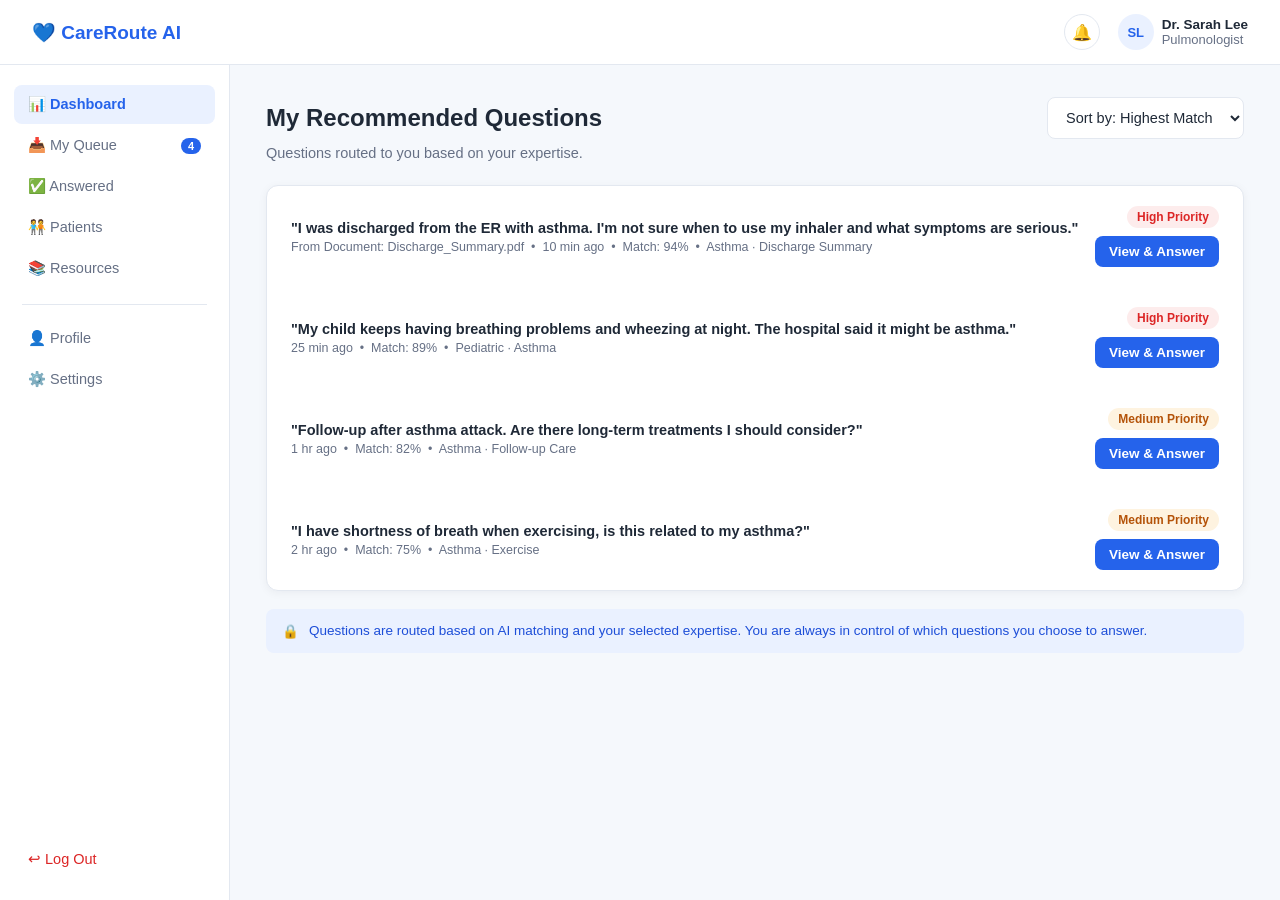
==== Frontend/doctor-dashboard.html @ b42fa7fe "Upload frontend & stuff" ====
<!DOCTYPE html>
<html lang="en">
<head>
<meta charset="UTF-8">
<meta name="viewport" content="width=device-width, initial-scale=1.0">
<title>Doctor Dashboard — CareRoute AI</title>
<link rel="stylesheet" href="styles.css">
</head>
<body>

<header class="topbar">
  <a href="doctor-dashboard.html" class="logo">💙 CareRoute AI</a>
  <div class="topbar-right">
    <div class="icon-btn">🔔</div>
    <div style="display:flex; align-items:center; gap:8px;">
      <div class="avatar">SL</div>
      <div>
        <div style="font-size:13.5px; font-weight:600;">Dr. Sarah Lee</div>
        <div class="small muted">Pulmonologist</div>
      </div>
    </div>
  </div>
</header>

<div class="app-shell">

  <!-- Doctor sidebar -->
  <aside class="sidebar">
    <a href="doctor-dashboard.html" class="active">📊 Dashboard</a>
    <a href="doctor-dashboard.html?filter=queue" class="badge-link">📥 My Queue <span class="count">4</span></a>
    <a href="doctor-dashboard.html?filter=answered">✅ Answered</a>
    <a href="#">🧑‍🤝‍🧑 Patients</a>
    <a href="resources.html">📚 Resources</a>
    <div class="sidebar-divider"></div>
    <a href="profile.html">👤 Profile</a>
    <a href="settings.html">⚙️ Settings</a>
    <a href="index.html" class="logout">↩ Log Out</a>
  </aside>

  <main class="main-content">

    <div style="display:flex; justify-content:space-between; align-items:center; margin-bottom:6px;">
      <h1 class="page-title" style="margin-bottom:0;">My Recommended Questions</h1>
      <select style="width:auto;">
        <option>Sort by: Highest Match</option>
        <option>Sort by: Most Recent</option>
      </select>
    </div>
    <p class="page-subtitle">Questions routed to you based on your expertise.</p>

    <div class="card" style="padding:0; overflow:hidden;">

      <a href="question-detail.html?id=1" style="text-decoration:none; color:inherit;">
        <div class="list-row" style="padding:20px 24px;">
          <div style="flex:1;">
            <div class="title">"I was discharged from the ER with asthma. I'm not sure when to use my inhaler and what symptoms are serious."</div>
            <div class="meta">From Document: Discharge_Summary.pdf &nbsp;•&nbsp; 10 min ago &nbsp;•&nbsp; Match: 94% &nbsp;•&nbsp; Asthma &middot; Discharge Summary</div>
          </div>
          <div style="display:flex; flex-direction:column; align-items:flex-end; gap:8px;">
            <span class="badge badge-high">High Priority</span>
            <span class="btn btn-primary btn-sm">View &amp; Answer</span>
          </div>
        </div>
      </a>

      <a href="question-detail.html?id=2" style="text-decoration:none; color:inherit;">
        <div class="list-row" style="padding:20px 24px;">
          <div style="flex:1;">
            <div class="title">"My child keeps having breathing problems and wheezing at night. The hospital said it might be asthma."</div>
            <div class="meta">25 min ago &nbsp;•&nbsp; Match: 89% &nbsp;•&nbsp; Pediatric &middot; Asthma</div>
          </div>
          <div style="display:flex; flex-direction:column; align-items:flex-end; gap:8px;">
            <span class="badge badge-high">High Priority</span>
            <span class="btn btn-primary btn-sm">View &amp; Answer</span>
          </div>
        </div>
      </a>

      <a href="question-detail.html?id=3" style="text-decoration:none; color:inherit;">
        <div class="list-row" style="padding:20px 24px;">
          <div style="flex:1;">
            <div class="title">"Follow-up after asthma attack. Are there long-term treatments I should consider?"</div>
            <div class="meta">1 hr ago &nbsp;•&nbsp; Match: 82% &nbsp;•&nbsp; Asthma &middot; Follow-up Care</div>
          </div>
          <div style="display:flex; flex-direction:column; align-items:flex-end; gap:8px;">
            <span class="badge badge-medium">Medium Priority</span>
            <span class="btn btn-primary btn-sm">View &amp; Answer</span>
          </div>
        </div>
      </a>

      <a href="question-detail.html?id=4" style="text-decoration:none; color:inherit;">
        <div class="list-row" style="padding:20px 24px;">
          <div style="flex:1;">
            <div class="title">"I have shortness of breath when exercising, is this related to my asthma?"</div>
            <div class="meta">2 hr ago &nbsp;•&nbsp; Match: 75% &nbsp;•&nbsp; Asthma &middot; Exercise</div>
          </div>
          <div style="display:flex; flex-direction:column; align-items:flex-end; gap:8px;">
            <span class="badge badge-medium">Medium Priority</span>
            <span class="btn btn-primary btn-sm">View &amp; Answer</span>
          </div>
        </div>
      </a>

    </div>

    <div class="notice notice-info" style="margin-top:18px;">
      🔒 <div>Questions are routed based on AI matching and your selected expertise. You are always in control of which questions you choose to answer.</div>
    </div>

  </main>
</div>

</body>
</html>
---- Frontend/styles.css ----
/* ============================================
   CareRoute AI — Shared Stylesheet
   Used by every page. Keep this file linked
   the same way on every page: <link rel="stylesheet" href="styles.css">
   ============================================ */

:root{
  --blue:#2563eb;
  --blue-dark:#1d4ed8;
  --blue-light:#eaf1ff;
  --bg:#f5f8fc;
  --white:#ffffff;
  --border:#e3e8f0;
  --text:#1f2937;
  --text-muted:#667085;
  --green:#16a34a;
  --green-light:#e9f9ee;
  --amber:#b45309;
  --amber-light:#fef3e0;
  --red:#dc2626;
  --red-light:#fdecec;
  --radius:12px;
  --radius-sm:8px;
  --shadow:0 2px 10px rgba(16,24,40,0.05);
  --shadow-md:0 4px 15px rgba(16,24,40,0.08);
}

*{
  margin:0;
  padding:0;
  box-sizing:border-box;
  font-family:'Segoe UI', Arial, sans-serif;
}

body{
  background:var(--bg);
  color:var(--text);
}

a{ color:inherit; }

/* ---------- Top header (used on every page) ---------- */

.topbar{
  display:flex;
  justify-content:space-between;
  align-items:center;
  padding:14px 32px;
  background:var(--white);
  border-bottom:1px solid var(--border);
  position:sticky;
  top:0;
  z-index:20;
}

.topbar .logo{
  display:flex;
  align-items:center;
  gap:8px;
  font-size:19px;
  font-weight:700;
  color:var(--blue);
  text-decoration:none;
}

.topbar .logo svg{ flex-shrink:0; }

.topbar-steps{
  display:flex;
  align-items:center;
  gap:8px;
  font-size:13px;
  color:var(--text-muted);
}

.topbar-steps .step{
  display:flex;
  align-items:center;
  gap:6px;
}

.topbar-steps .step.active{ color:var(--blue); font-weight:600; }
.topbar-steps .step.done{ color:var(--green); font-weight:600; }
.topbar-steps .sep{ color:var(--border); }

.topbar-right{
  display:flex;
  align-items:center;
  gap:18px;
}

.icon-btn{
  width:36px;
  height:36px;
  border-radius:50%;
  border:1px solid var(--border);
  background:var(--white);
  display:flex;
  align-items:center;
  justify-content:center;
  cursor:pointer;
  color:var(--text-muted);
}

.avatar{
  width:36px;
  height:36px;
  border-radius:50%;
  background:var(--blue-light);
  color:var(--blue);
  display:flex;
  align-items:center;
  justify-content:center;
  font-weight:700;
  font-size:13px;
}

/* public nav (logged-out landing page) */
nav.public-nav{
  display:flex;
  gap:25px;
  align-items:center;
}
nav.public-nav a{
  text-decoration:none;
  color:var(--text);
  font-size:15px;
}
nav.public-nav a:hover{ color:var(--blue); }

/* ---------- App shell: sidebar + content ---------- */

.app-shell{
  display:flex;
  min-height:calc(100vh - 65px);
}

.sidebar{
  width:230px;
  background:var(--white);
  border-right:1px solid var(--border);
  padding:20px 14px;
  display:flex;
  flex-direction:column;
  flex-shrink:0;
}

.sidebar a{
  display:flex;
  align-items:center;
  gap:12px;
  padding:11px 14px;
  border-radius:var(--radius-sm);
  color:var(--text-muted);
  text-decoration:none;
  font-size:14.5px;
  margin-bottom:2px;
}

.sidebar a:hover{ background:var(--bg); color:var(--text); }

.sidebar a.active{
  background:var(--blue-light);
  color:var(--blue);
  font-weight:600;
}

.sidebar a.badge-link{ justify-content:space-between; }

.sidebar .count{
  background:var(--blue);
  color:var(--white);
  font-size:11px;
  font-weight:700;
  border-radius:10px;
  padding:2px 7px;
}

.sidebar .sidebar-divider{
  height:1px;
  background:var(--border);
  margin:14px 8px;
}

.sidebar .logout{
  margin-top:auto;
  color:var(--red);
}

.main-content{
  flex:1;
  padding:32px 36px;
  max-width:1180px;
}

/* ---------- Buttons ---------- */

.btn{
  display:inline-flex;
  align-items:center;
  justify-content:center;
  gap:8px;
  border:none;
  border-radius:var(--radius-sm);
  padding:11px 20px;
  font-size:14.5px;
  font-weight:600;
  cursor:pointer;
  text-decoration:none;
}

.btn-primary{ background:var(--blue); color:var(--white); }
.btn-primary:hover{ background:var(--blue-dark); }

.btn-secondary{
  background:var(--white);
  border:1px solid var(--border);
  color:var(--text);
}
.btn-secondary:hover{ border-color:var(--blue); color:var(--blue); }

.btn-block{ width:100%; }
.btn-sm{ padding:8px 14px; font-size:13.5px; }

.btn-danger{ background:var(--white); border:1px solid var(--red); color:var(--red); }

/* ---------- Cards / sections ---------- */

.card{
  background:var(--white);
  border-radius:var(--radius);
  padding:28px;
  box-shadow:var(--shadow);
  border:1px solid var(--border);
}

.card + .card{ margin-top:20px; }

.page-title{ font-size:24px; font-weight:700; margin-bottom:4px; }
.page-subtitle{ color:var(--text-muted); font-size:14.5px; margin-bottom:24px; }

/* ---------- Forms ---------- */

.form-group{ margin-bottom:18px; }

.form-group label{
  display:block;
  font-size:13.5px;
  font-weight:600;
  margin-bottom:6px;
  color:var(--text);
}

.form-group .hint{
  font-size:12.5px;
  color:var(--text-muted);
  margin-top:5px;
}

input[type="text"],
input[type="email"],
input[type="password"],
input[type="tel"],
select,
textarea{
  width:100%;
  padding:11px 14px;
  border:1px solid var(--border);
  border-radius:var(--radius-sm);
  font-size:14.5px;
  background:var(--white);
  color:var(--text);
}

input:focus, select:focus, textarea:focus{
  outline:none;
  border-color:var(--blue);
  box-shadow:0 0 0 3px var(--blue-light);
}

textarea{ resize:vertical; min-height:90px; }

.form-row{
  display:flex;
  gap:16px;
}
.form-row .form-group{ flex:1; }

.error-text{
  color:var(--red);
  font-size:12.5px;
  margin-top:5px;
  display:none;
}

.form-group.has-error input{ border-color:var(--red); }
.form-group.has-error .error-text{ display:block; }

/* ---------- File upload box ---------- */

.upload-box{
  border:2.5px dashed var(--blue);
  border-radius:var(--radius);
  padding:50px 30px;
  text-align:center;
  background:var(--blue-light);
  cursor:pointer;
}

.upload-box .upload-icon{ font-size:46px; margin-bottom:12px; }
.upload-box h3{ font-size:17px; margin-bottom:6px; }
.upload-box p{ color:var(--text-muted); font-size:13.5px; margin-bottom:16px; }

.upload-box.small{
  padding:24px;
}

.file-chip{
  display:inline-flex;
  align-items:center;
  gap:8px;
  background:var(--white);
  border:1px solid var(--border);
  border-radius:var(--radius-sm);
  padding:8px 12px;
  font-size:13.5px;
  margin-top:12px;
}

.file-chip .remove{ color:var(--red); cursor:pointer; font-weight:700; }

/* ---------- Badges / pills ---------- */

.badge{
  display:inline-flex;
  align-items:center;
  gap:5px;
  font-size:12px;
  font-weight:700;
  padding:4px 10px;
  border-radius:20px;
}

.badge-high{ background:var(--red-light); color:var(--red); }
.badge-medium{ background:var(--amber-light); color:var(--amber); }
.badge-low{ background:var(--blue-light); color:var(--blue); }
.badge-success{ background:var(--green-light); color:var(--green); }
.badge-neutral{ background:var(--bg); color:var(--text-muted); border:1px solid var(--border); }

/* ---------- Notice / callout boxes ---------- */

.notice{
  border-radius:var(--radius-sm);
  padding:14px 16px;
  font-size:13.5px;
  display:flex;
  gap:10px;
  align-items:flex-start;
}

.notice-info{ background:var(--blue-light); color:var(--blue-dark); }
.notice-warning{ background:var(--amber-light); color:var(--amber); }
.notice-danger{ background:var(--red-light); color:var(--red); }
.notice-success{ background:var(--green-light); color:var(--green); }

/* ---------- Progress / steps ---------- */

.progress-track{
  height:8px;
  background:var(--border);
  border-radius:10px;
  overflow:hidden;
  margin:18px 0 6px;
}
.progress-fill{
  height:100%;
  background:var(--blue);
  border-radius:10px;
}

.checklist-item{
  display:flex;
  align-items:center;
  gap:12px;
  padding:12px 0;
  border-bottom:1px solid var(--border);
  font-size:14.5px;
}
.checklist-item:last-child{ border-bottom:none; }

.checklist-item .icon{
  width:22px;
  height:22px;
  border-radius:50%;
  display:flex;
  align-items:center;
  justify-content:center;
  font-size:12px;
  flex-shrink:0;
  border:2px solid var(--border);
  color:transparent;
}
.checklist-item.done .icon{
  background:var(--green);
  border-color:var(--green);
  color:var(--white);
}
.checklist-item.active .icon{
  border-color:var(--blue);
}
.checklist-item.done span.label{ color:var(--text); }
.checklist-item:not(.done) span.label{ color:var(--text-muted); }

/* ---------- Grid layouts ---------- */

.grid-2{ display:grid; grid-template-columns:2fr 1fr; gap:20px; align-items:start; }
.grid-3{ display:grid; grid-template-columns:repeat(3,1fr); gap:20px; }
.stack{ display:flex; flex-direction:column; gap:20px; }

@media (max-width:900px){
  .grid-2{ grid-template-columns:1fr; }
  .grid-3{ grid-template-columns:1fr; }
}

/* ---------- List rows (history, queue items) ---------- */

.list-row{
  display:flex;
  justify-content:space-between;
  align-items:center;
  padding:16px 0;
  border-bottom:1px solid var(--border);
  gap:16px;
}
.list-row:last-child{ border-bottom:none; }

.list-row .meta{ font-size:12.5px; color:var(--text-muted); margin-top:4px; }
.list-row .title{ font-weight:600; font-size:14.5px; }

/* ---------- Misc text helpers ---------- */

.muted{ color:var(--text-muted); }
.small{ font-size:13px; }
ul.plain{ list-style:none; }
ul.plain li{ padding:6px 0; font-size:14.5px; }
ul.plain li::before{ content:"• "; color:var(--blue); font-weight:700; }

/* ---------- Auth pages (signup/login) ---------- */

.auth-wrap{
  max-width:480px;
  margin:50px auto;
  padding:0 20px;
}

.auth-wrap .card{ padding:36px; }

.auth-switch{
  text-align:center;
  margin-top:18px;
  font-size:13.5px;
  color:var(--text-muted);
}
.auth-switch a{ color:var(--blue); font-weight:600; text-decoration:none; }

.role-toggle{
  display:flex;
  border:1px solid var(--border);
  border-radius:var(--radius-sm);
  overflow:hidden;
  margin-bottom:24px;
}
.role-toggle a{
  flex:1;
  text-align:center;
  padding:11px;
  font-size:14px;
  font-weight:600;
  color:var(--text-muted);
  text-decoration:none;
}
.role-toggle a.active{ background:var(--blue); color:var(--white); }

/* ---------- Empty states ---------- */

.empty-state{
  text-align:center;
  padding:50px 20px;
  color:var(--text-muted);
}
.empty-state .icon{ font-size:42px; margin-bottom:10px; }
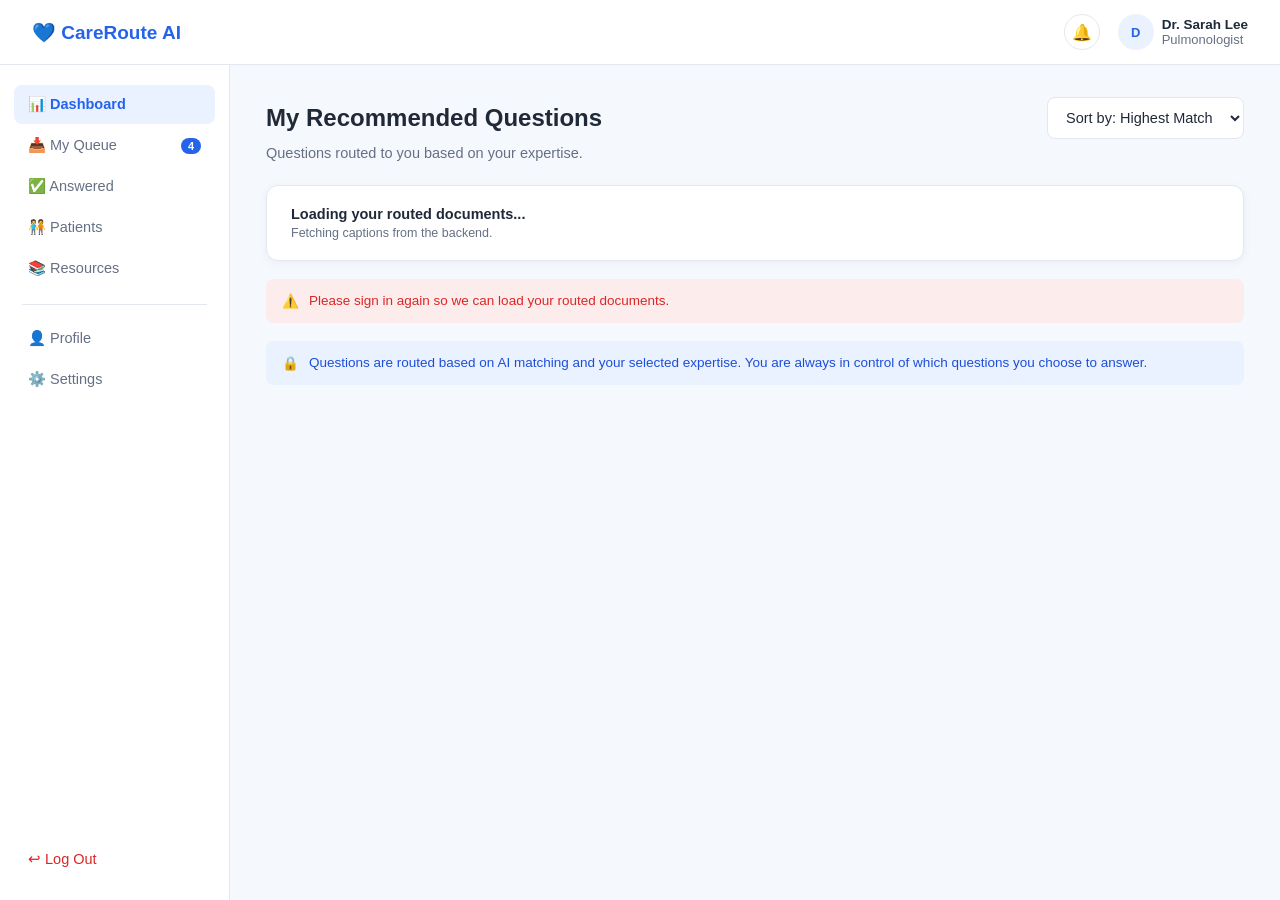
==== commit 066c9df3: "Integrating some more stuff" ====
--- a/Frontend/doctor-dashboard.html
+++ b/Frontend/doctor-dashboard.html
@@ -13,7 +13,7 @@
   <div class="topbar-right">
     <div class="icon-btn">🔔</div>
     <div style="display:flex; align-items:center; gap:8px;">
-      <div class="avatar">SL</div>
+      <div class="avatar" id="signedInAvatar">SL</div>
       <div>
         <div style="font-size:13.5px; font-weight:600;">Dr. Sarah Lee</div>
         <div class="small muted">Pulmonologist</div>
@@ -27,7 +27,7 @@
   <!-- Doctor sidebar -->
   <aside class="sidebar">
     <a href="doctor-dashboard.html" class="active">📊 Dashboard</a>
-    <a href="doctor-dashboard.html?filter=queue" class="badge-link">📥 My Queue <span class="count">4</span></a>
+    <a href="doctor-dashboard.html?filter=queue" class="badge-link">📥 My Queue <span class="count" id="doctorQueueCount">4</span></a>
     <a href="doctor-dashboard.html?filter=answered">✅ Answered</a>
     <a href="#">🧑‍🤝‍🧑 Patients</a>
     <a href="resources.html">📚 Resources</a>
@@ -48,62 +48,16 @@
     </div>
     <p class="page-subtitle">Questions routed to you based on your expertise.</p>
 
-    <div class="card" style="padding:0; overflow:hidden;">
-
-      <a href="question-detail.html?id=1" style="text-decoration:none; color:inherit;">
-        <div class="list-row" style="padding:20px 24px;">
-          <div style="flex:1;">
-            <div class="title">"I was discharged from the ER with asthma. I'm not sure when to use my inhaler and what symptoms are serious."</div>
-            <div class="meta">From Document: Discharge_Summary.pdf &nbsp;•&nbsp; 10 min ago &nbsp;•&nbsp; Match: 94% &nbsp;•&nbsp; Asthma &middot; Discharge Summary</div>
-          </div>
-          <div style="display:flex; flex-direction:column; align-items:flex-end; gap:8px;">
-            <span class="badge badge-high">High Priority</span>
-            <span class="btn btn-primary btn-sm">View &amp; Answer</span>
-          </div>
+    <div class="card" style="padding:0; overflow:hidden;" id="doctorDocumentsCard">
+      <div class="list-row" style="padding:20px 24px; border-bottom:none;">
+        <div style="flex:1;">
+          <div class="title">Loading your routed documents...</div>
+          <div class="meta">Fetching captions from the backend.</div>
         </div>
-      </a>
-
-      <a href="question-detail.html?id=2" style="text-decoration:none; color:inherit;">
-        <div class="list-row" style="padding:20px 24px;">
-          <div style="flex:1;">
-            <div class="title">"My child keeps having breathing problems and wheezing at night. The hospital said it might be asthma."</div>
-            <div class="meta">25 min ago &nbsp;•&nbsp; Match: 89% &nbsp;•&nbsp; Pediatric &middot; Asthma</div>
-          </div>
-          <div style="display:flex; flex-direction:column; align-items:flex-end; gap:8px;">
-            <span class="badge badge-high">High Priority</span>
-            <span class="btn btn-primary btn-sm">View &amp; Answer</span>
-          </div>
-        </div>
-      </a>
-
-      <a href="question-detail.html?id=3" style="text-decoration:none; color:inherit;">
-        <div class="list-row" style="padding:20px 24px;">
-          <div style="flex:1;">
-            <div class="title">"Follow-up after asthma attack. Are there long-term treatments I should consider?"</div>
-            <div class="meta">1 hr ago &nbsp;•&nbsp; Match: 82% &nbsp;•&nbsp; Asthma &middot; Follow-up Care</div>
-          </div>
-          <div style="display:flex; flex-direction:column; align-items:flex-end; gap:8px;">
-            <span class="badge badge-medium">Medium Priority</span>
-            <span class="btn btn-primary btn-sm">View &amp; Answer</span>
-          </div>
-        </div>
-      </a>
-
-      <a href="question-detail.html?id=4" style="text-decoration:none; color:inherit;">
-        <div class="list-row" style="padding:20px 24px;">
-          <div style="flex:1;">
-            <div class="title">"I have shortness of breath when exercising, is this related to my asthma?"</div>
-            <div class="meta">2 hr ago &nbsp;•&nbsp; Match: 75% &nbsp;•&nbsp; Asthma &middot; Exercise</div>
-          </div>
-          <div style="display:flex; flex-direction:column; align-items:flex-end; gap:8px;">
-            <span class="badge badge-medium">Medium Priority</span>
-            <span class="btn btn-primary btn-sm">View &amp; Answer</span>
-          </div>
-        </div>
-      </a>
-
-    </div>
-
+      </div>
+    </div>
+
+    <div class="notice notice-danger" id="doctorDocumentsError" style="margin-top:18px; display:none;"></div>
     <div class="notice notice-info" style="margin-top:18px;">
       🔒 <div>Questions are routed based on AI matching and your selected expertise. You are always in control of which questions you choose to answer.</div>
     </div>
@@ -111,5 +65,212 @@
   </main>
 </div>
 
+<script src="auth-state.js"></script>
+<script>
+  const API_BASE = 'http://127.0.0.1:5000';
+
+  function getDoctorInitials(name) {
+    return String(name || '')
+      .trim()
+      .split(/\s+/)
+      .filter(Boolean)
+      .slice(0, 2)
+      .map((part) => part[0])
+      .join('')
+      .toUpperCase() || 'DR';
+  }
+
+  function truncateWords(text, maxWords) {
+    const words = String(text || '').trim().split(/\s+/).filter(Boolean);
+    if (words.length <= maxWords) {
+      return words.join(' ');
+    }
+    return `${words.slice(0, maxWords).join(' ')}…`;
+  }
+
+  function formatCaption(documentData) {
+    const captionSource = documentData.summary;
+    return truncateWords(captionSource, 20);
+  }
+
+  function getDocumentName(documentPath) {
+    const pathValue = String(documentPath || '').trim();
+    if (!pathValue) {
+      return 'Unknown file';
+    }
+
+    const parts = pathValue.split(/[\\/]/).filter(Boolean);
+    return parts[parts.length - 1] || pathValue;
+  }
+
+  function getCurrentDoctorMatch(documentData, doctorName) {
+    const normalizedDoctorName = String(doctorName || '').trim().toLowerCase();
+    let bestScore = null;
+
+    for (let index = 1; index <= 20; index += 1) {
+      const matchedDoctor = String(documentData[`matched_doctor_${index}`] || '').trim().toLowerCase();
+      const similarityScore = documentData[`similarity_score_${index}`];
+
+      if (similarityScore !== undefined && similarityScore !== null) {
+        const numericScore = Number(similarityScore);
+        if (!Number.isNaN(numericScore)) {
+          bestScore = bestScore === null ? numericScore : Math.max(bestScore, numericScore);
+        }
+      }
+
+      if (matchedDoctor && normalizedDoctorName && matchedDoctor === normalizedDoctorName && similarityScore !== undefined && similarityScore !== null) {
+        const currentScore = Number(similarityScore);
+        return Number.isNaN(currentScore) ? null : currentScore;
+      }
+    }
+
+    return bestScore;
+  }
+
+  function getPriorityBadge(score) {
+    if (score === null || score === undefined || Number.isNaN(Number(score))) {
+      return { className: 'badge-neutral', label: 'Unscored' };
+    }
+
+    if (score >= 90) {
+      return { className: 'badge-high', label: 'High Priority' };
+    }
+
+    if (score >= 80) {
+      return { className: 'badge-medium', label: 'Medium Priority' };
+    }
+
+    return { className: 'badge-low', label: 'Low Priority' };
+  }
+
+  function updateSignedInUser() {
+    const authState = CareRouteAuth.getAuthState();
+    const avatar = document.getElementById('signedInAvatar');
+
+    if (avatar) {
+      avatar.textContent = getDoctorInitials(authState.username || 'Dr');
+      avatar.title = authState.username || 'Doctor';
+    }
+
+    return authState;
+  }
+
+  function showError(message) {
+    const errorBox = document.getElementById('doctorDocumentsError');
+    if (!errorBox) {
+      return;
+    }
+
+    errorBox.innerHTML = '⚠️ <div></div>';
+    errorBox.querySelector('div').textContent = message;
+    errorBox.style.display = 'flex';
+  }
+
+  function renderDocuments(documents, doctorName) {
+    const card = document.getElementById('doctorDocumentsCard');
+    const queueCount = document.getElementById('doctorQueueCount');
+
+    if (!card) {
+      return;
+    }
+
+    if (queueCount) {
+      queueCount.textContent = String(documents.length);
+    }
+
+    if (!documents.length) {
+      card.innerHTML = '<div class="list-row" style="padding:20px 24px; border-bottom:none;"><div style="flex:1;"><div class="title">No routed documents yet</div><div class="meta">Once documents match your specialty, they will appear here.</div></div></div>';
+      return;
+    }
+
+    card.innerHTML = '';
+
+    documents.forEach((documentData) => {
+      console.log(documentData);
+      const documentId = documentData.id;
+      const caption = formatCaption(documentData);
+      const fileName = getDocumentName(documentData.document_path);
+      const score = getCurrentDoctorMatch(documentData, doctorName);
+      const badge = getPriorityBadge(score);
+
+      const rowLink = document.createElement('a');
+      rowLink.href = `question-detail.html?id=${encodeURIComponent(documentId)}`;
+      rowLink.style.textDecoration = 'none';
+      rowLink.style.color = 'inherit';
+
+      const row = document.createElement('div');
+      row.className = 'list-row';
+      row.style.padding = '20px 24px';
+
+      const content = document.createElement('div');
+      content.style.flex = '1';
+
+      const title = document.createElement('div');
+      title.className = 'title';
+      console.log(caption);
+      title.textContent = caption;
+
+      const meta = document.createElement('div');
+      meta.className = 'meta';
+      meta.textContent = `Match: ${Math.round(Number(score)*100)}%`;
+
+      content.appendChild(title);
+      content.appendChild(meta);
+
+      const actions = document.createElement('div');
+      actions.style.display = 'flex';
+      actions.style.flexDirection = 'column';
+      actions.style.alignItems = 'flex-end';
+      actions.style.gap = '8px';
+
+      const badgeElement = document.createElement('span');
+      badgeElement.className = `badge ${badge.className}`;
+      badgeElement.textContent = badge.label;
+
+      const actionButton = document.createElement('span');
+      actionButton.className = 'btn btn-primary btn-sm';
+      actionButton.textContent = 'View & Answer';
+
+      actions.appendChild(badgeElement);
+      actions.appendChild(actionButton);
+
+      row.appendChild(content);
+      row.appendChild(actions);
+      rowLink.appendChild(row);
+      card.appendChild(rowLink);
+    });
+  }
+
+  async function loadDoctorDocuments() {
+    const authState = updateSignedInUser();
+    const doctorName = authState.username;
+    const password = authState.password;
+
+    if (!doctorName || !password) {
+      showError('Please sign in again so we can load your routed documents.');
+      return;
+    }
+
+    try {
+      const response = await fetch(`${API_BASE}/getDoctorDocuments?${new URLSearchParams({ name: doctorName, password })}`, {
+        method: 'GET',
+        cache: 'no-store',
+      });
+
+      const payload = await response.json();
+      if (!response.ok) {
+        throw new Error(payload.message || 'Unable to load routed documents.');
+      }
+
+      renderDocuments(Array.isArray(payload) ? payload : [], doctorName);
+    } catch (error) {
+      showError(error.message || 'Unable to load routed documents right now.');
+      renderDocuments([], doctorName);
+    }
+  }
+
+  loadDoctorDocuments();
+</script>
+
 </body>
 </html>
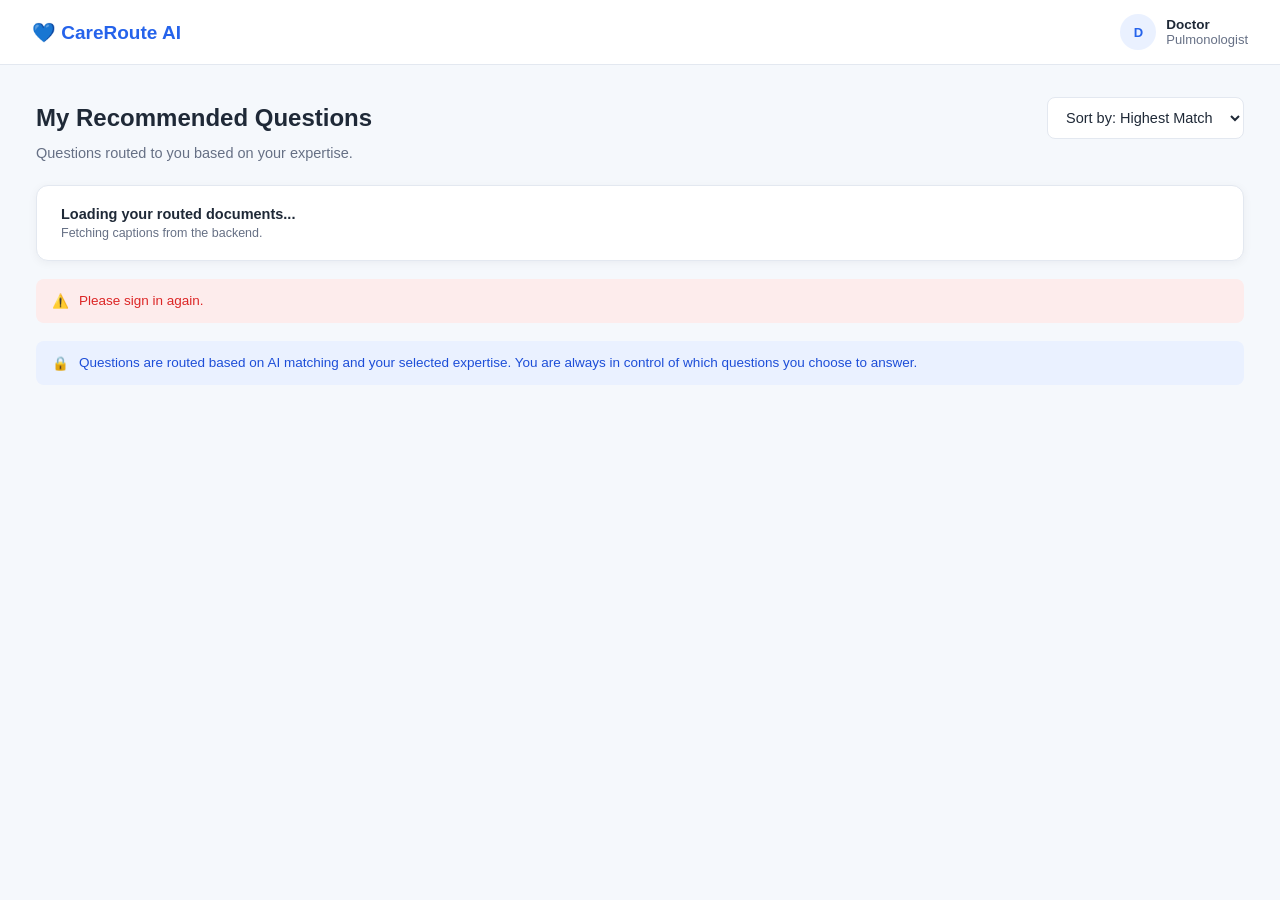
==== commit dcc65a8e: "Finished integration and neatening!" ====
--- a/Frontend/doctor-dashboard.html
+++ b/Frontend/doctor-dashboard.html
@@ -5,37 +5,78 @@
 <meta name="viewport" content="width=device-width, initial-scale=1.0">
 <title>Doctor Dashboard — CareRoute AI</title>
 <link rel="stylesheet" href="styles.css">
+
+<style>
+/* ===== USER MENU DROPDOWN ===== */
+.user-menu {
+  position: relative;
+  display: inline-block;
+}
+
+.dropdown {
+  position: absolute;
+  right: 0;
+  top: 45px;
+  background: white;
+  border: 1px solid #ddd;
+  border-radius: 8px;
+  width: 160px;
+  box-shadow: 0 4px 10px rgba(0,0,0,0.1);
+  overflow: hidden;
+  z-index: 1000;
+}
+
+.dropdown a {
+  display: block;
+  padding: 10px;
+  text-decoration: none;
+  color: black;
+  font-size: 14px;
+}
+
+.dropdown a:hover {
+  background: #f2f2f2;
+}
+
+.hidden {
+  display: none;
+}
+</style>
+
 </head>
+
 <body>
 
 <header class="topbar">
   <a href="doctor-dashboard.html" class="logo">💙 CareRoute AI</a>
+
   <div class="topbar-right">
-    <div class="icon-btn">🔔</div>
-    <div style="display:flex; align-items:center; gap:8px;">
-      <div class="avatar" id="signedInAvatar">SL</div>
+
+    <div style="display:flex; align-items:center; gap:10px;">
+
+      <!-- USER MENU -->
+      <div class="user-menu">
+        <div class="avatar" id="signedInAvatar" onclick="toggleUserMenu()">DR</div>
+
+        <div id="userDropdown" class="dropdown hidden">
+          <a href="index.html" class="logout">↩ Log Out</a>
+        </div>
+      </div>
+
+      <!-- DOCTOR INFO -->
       <div>
-        <div style="font-size:13.5px; font-weight:600;">Dr. Sarah Lee</div>
+        <div style="font-size:13.5px; font-weight:600;" id="doctorNameText">
+          Doctor
+        </div>
         <div class="small muted">Pulmonologist</div>
       </div>
-    </div>
+
+    </div>
+
   </div>
 </header>
 
 <div class="app-shell">
-
-  <!-- Doctor sidebar -->
-  <aside class="sidebar">
-    <a href="doctor-dashboard.html" class="active">📊 Dashboard</a>
-    <a href="doctor-dashboard.html?filter=queue" class="badge-link">📥 My Queue <span class="count" id="doctorQueueCount">4</span></a>
-    <a href="doctor-dashboard.html?filter=answered">✅ Answered</a>
-    <a href="#">🧑‍🤝‍🧑 Patients</a>
-    <a href="resources.html">📚 Resources</a>
-    <div class="sidebar-divider"></div>
-    <a href="profile.html">👤 Profile</a>
-    <a href="settings.html">⚙️ Settings</a>
-    <a href="index.html" class="logout">↩ Log Out</a>
-  </aside>
 
   <main class="main-content">
 
@@ -46,10 +87,11 @@
         <option>Sort by: Most Recent</option>
       </select>
     </div>
+
     <p class="page-subtitle">Questions routed to you based on your expertise.</p>
 
     <div class="card" style="padding:0; overflow:hidden;" id="doctorDocumentsCard">
-      <div class="list-row" style="padding:20px 24px; border-bottom:none;">
+      <div class="list-row" style="padding:20px 24px;">
         <div style="flex:1;">
           <div class="title">Loading your routed documents...</div>
           <div class="meta">Fetching captions from the backend.</div>
@@ -58,6 +100,7 @@
     </div>
 
     <div class="notice notice-danger" id="doctorDocumentsError" style="margin-top:18px; display:none;"></div>
+
     <div class="notice notice-info" style="margin-top:18px;">
       🔒 <div>Questions are routed based on AI matching and your selected expertise. You are always in control of which questions you choose to answer.</div>
     </div>
@@ -66,211 +109,173 @@
 </div>
 
 <script src="auth-state.js"></script>
+
 <script>
-  const API_BASE = 'http://127.0.0.1:5000';
-
-  function getDoctorInitials(name) {
-    return String(name || '')
-      .trim()
-      .split(/\s+/)
-      .filter(Boolean)
+const API_BASE = 'http://127.0.0.1:5000';
+
+/* ===== DROPDOWN MENU ===== */
+function toggleUserMenu() {
+  document.getElementById("userDropdown").classList.toggle("hidden");
+}
+
+window.addEventListener("click", function (e) {
+  const menu = document.getElementById("userDropdown");
+  const avatar = document.getElementById("signedInAvatar");
+
+  if (!menu.contains(e.target) && e.target !== avatar) {
+    menu.classList.add("hidden");
+  }
+});
+
+/* ===== USER DISPLAY ===== */
+function updateSignedInUser() {
+  const authState = CareRouteAuth.getAuthState();
+  const avatar = document.getElementById('signedInAvatar');
+  const doctorText = document.getElementById('doctorNameText');
+
+  if (avatar) {
+    const name = authState.username || 'DR';
+
+    avatar.textContent = name
+      .split(' ')
+      .map(w => w[0])
       .slice(0, 2)
-      .map((part) => part[0])
       .join('')
-      .toUpperCase() || 'DR';
-  }
-
-  function truncateWords(text, maxWords) {
-    const words = String(text || '').trim().split(/\s+/).filter(Boolean);
-    if (words.length <= maxWords) {
-      return words.join(' ');
+      .toUpperCase();
+  }
+
+  if (doctorText && authState.username) {
+    doctorText.textContent = authState.username;
+  }
+
+  return authState;
+}
+
+/* ===== UTILS ===== */
+function truncateWords(text, maxWords) {
+  const words = String(text || '').trim().split(/\s+/).filter(Boolean);
+  return words.length <= maxWords
+    ? words.join(' ')
+    : words.slice(0, maxWords).join(' ') + '…';
+}
+
+function formatCaption(documentData) {
+  return truncateWords(documentData.summary, 20);
+}
+
+function getDocumentName(path) {
+  return String(path || '').split(/[\\/]/).pop() || 'Unknown file';
+}
+
+function getCurrentDoctorMatch(documentData, doctorName) {
+  const normalized = String(doctorName || '').toLowerCase();
+  let best = null;
+
+  for (let i = 1; i <= 20; i++) {
+    const docDoctor = String(documentData[`matched_doctor_${i}`] || '').toLowerCase();
+    const score = Number(documentData[`similarity_score_${i}`]);
+
+    if (!Number.isNaN(score)) {
+      best = best === null ? score : Math.max(best, score);
     }
-    return `${words.slice(0, maxWords).join(' ')}…`;
-  }
-
-  function formatCaption(documentData) {
-    const captionSource = documentData.summary;
-    return truncateWords(captionSource, 20);
-  }
-
-  function getDocumentName(documentPath) {
-    const pathValue = String(documentPath || '').trim();
-    if (!pathValue) {
-      return 'Unknown file';
+
+    if (docDoctor && docDoctor === normalized) {
+      return Number.isNaN(score) ? null : score;
     }
-
-    const parts = pathValue.split(/[\\/]/).filter(Boolean);
-    return parts[parts.length - 1] || pathValue;
-  }
-
-  function getCurrentDoctorMatch(documentData, doctorName) {
-    const normalizedDoctorName = String(doctorName || '').trim().toLowerCase();
-    let bestScore = null;
-
-    for (let index = 1; index <= 20; index += 1) {
-      const matchedDoctor = String(documentData[`matched_doctor_${index}`] || '').trim().toLowerCase();
-      const similarityScore = documentData[`similarity_score_${index}`];
-
-      if (similarityScore !== undefined && similarityScore !== null) {
-        const numericScore = Number(similarityScore);
-        if (!Number.isNaN(numericScore)) {
-          bestScore = bestScore === null ? numericScore : Math.max(bestScore, numericScore);
-        }
-      }
-
-      if (matchedDoctor && normalizedDoctorName && matchedDoctor === normalizedDoctorName && similarityScore !== undefined && similarityScore !== null) {
-        const currentScore = Number(similarityScore);
-        return Number.isNaN(currentScore) ? null : currentScore;
-      }
-    }
-
-    return bestScore;
-  }
-
-  function getPriorityBadge(score) {
-    if (score === null || score === undefined || Number.isNaN(Number(score))) {
-      return { className: 'badge-neutral', label: 'Unscored' };
-    }
-
-    if (score >= 90) {
-      return { className: 'badge-high', label: 'High Priority' };
-    }
-
-    if (score >= 80) {
-      return { className: 'badge-medium', label: 'Medium Priority' };
-    }
-
-    return { className: 'badge-low', label: 'Low Priority' };
-  }
-
-  function updateSignedInUser() {
-    const authState = CareRouteAuth.getAuthState();
-    const avatar = document.getElementById('signedInAvatar');
-
-    if (avatar) {
-      avatar.textContent = getDoctorInitials(authState.username || 'Dr');
-      avatar.title = authState.username || 'Doctor';
-    }
-
-    return authState;
-  }
-
-  function showError(message) {
-    const errorBox = document.getElementById('doctorDocumentsError');
-    if (!errorBox) {
-      return;
-    }
-
-    errorBox.innerHTML = '⚠️ <div></div>';
-    errorBox.querySelector('div').textContent = message;
-    errorBox.style.display = 'flex';
-  }
-
-  function renderDocuments(documents, doctorName) {
-    const card = document.getElementById('doctorDocumentsCard');
-    const queueCount = document.getElementById('doctorQueueCount');
-
-    if (!card) {
-      return;
-    }
-
-    if (queueCount) {
-      queueCount.textContent = String(documents.length);
-    }
-
-    if (!documents.length) {
-      card.innerHTML = '<div class="list-row" style="padding:20px 24px; border-bottom:none;"><div style="flex:1;"><div class="title">No routed documents yet</div><div class="meta">Once documents match your specialty, they will appear here.</div></div></div>';
-      return;
-    }
-
-    card.innerHTML = '';
-
-    documents.forEach((documentData) => {
-      console.log(documentData);
-      const documentId = documentData.id;
-      const caption = formatCaption(documentData);
-      const fileName = getDocumentName(documentData.document_path);
-      const score = getCurrentDoctorMatch(documentData, doctorName);
-      const badge = getPriorityBadge(score);
-
-      const rowLink = document.createElement('a');
-      rowLink.href = `question-detail.html?id=${encodeURIComponent(documentId)}`;
-      rowLink.style.textDecoration = 'none';
-      rowLink.style.color = 'inherit';
-
-      const row = document.createElement('div');
-      row.className = 'list-row';
-      row.style.padding = '20px 24px';
-
-      const content = document.createElement('div');
-      content.style.flex = '1';
-
-      const title = document.createElement('div');
-      title.className = 'title';
-      console.log(caption);
-      title.textContent = caption;
-
-      const meta = document.createElement('div');
-      meta.className = 'meta';
-      meta.textContent = `Match: ${Math.round(Number(score)*100)}%`;
-
-      content.appendChild(title);
-      content.appendChild(meta);
-
-      const actions = document.createElement('div');
-      actions.style.display = 'flex';
-      actions.style.flexDirection = 'column';
-      actions.style.alignItems = 'flex-end';
-      actions.style.gap = '8px';
-
-      const badgeElement = document.createElement('span');
-      badgeElement.className = `badge ${badge.className}`;
-      badgeElement.textContent = badge.label;
-
-      const actionButton = document.createElement('span');
-      actionButton.className = 'btn btn-primary btn-sm';
-      actionButton.textContent = 'View & Answer';
-
-      actions.appendChild(badgeElement);
-      actions.appendChild(actionButton);
-
-      row.appendChild(content);
-      row.appendChild(actions);
-      rowLink.appendChild(row);
-      card.appendChild(rowLink);
-    });
-  }
-
-  async function loadDoctorDocuments() {
-    const authState = updateSignedInUser();
-    const doctorName = authState.username;
-    const password = authState.password;
-
-    if (!doctorName || !password) {
-      showError('Please sign in again so we can load your routed documents.');
-      return;
-    }
-
-    try {
-      const response = await fetch(`${API_BASE}/getDoctorDocuments?${new URLSearchParams({ name: doctorName, password })}`, {
-        method: 'GET',
-        cache: 'no-store',
-      });
-
-      const payload = await response.json();
-      if (!response.ok) {
-        throw new Error(payload.message || 'Unable to load routed documents.');
-      }
-
-      renderDocuments(Array.isArray(payload) ? payload : [], doctorName);
-    } catch (error) {
-      showError(error.message || 'Unable to load routed documents right now.');
-      renderDocuments([], doctorName);
-    }
-  }
-
-  loadDoctorDocuments();
+  }
+
+  return best;
+}
+
+function getPriorityBadge(score) {
+  if (score >= 90) return { className: 'badge-high', label: 'High Priority' };
+  if (score >= 80) return { className: 'badge-medium', label: 'Medium Priority' };
+  return { className: 'badge-low', label: 'Low Priority' };
+}
+
+/* ===== ERROR ===== */
+function showError(msg) {
+  const box = document.getElementById('doctorDocumentsError');
+  box.innerHTML = '⚠️ <div></div>';
+  box.querySelector('div').textContent = msg;
+  box.style.display = 'flex';
+}
+
+/* ===== RENDER ===== */
+function renderDocuments(docs, doctorName) {
+  const card = document.getElementById('doctorDocumentsCard');
+  card.innerHTML = '';
+
+  if (!docs.length) {
+    card.innerHTML = `
+      <div class="list-row" style="padding:20px 24px;">
+        <div>
+          <div class="title">No routed documents yet</div>
+          <div class="meta">Once documents match your specialty, they will appear here.</div>
+        </div>
+      </div>`;
+    return;
+  }
+
+  docs.forEach(doc => {
+    const id = doc.id;
+    const caption = formatCaption(doc);
+    const score = getCurrentDoctorMatch(doc, doctorName);
+    const badge = getPriorityBadge(score);
+
+    const row = document.createElement('a');
+    row.href = `question-detail.html?id=${encodeURIComponent(id)}`;
+    row.style.textDecoration = 'none';
+    row.style.color = 'inherit';
+
+    row.innerHTML = `
+      <div class="list-row" style="padding:20px 24px;">
+        <div style="flex:1;">
+          <div class="title">${caption}</div>
+          <div class="meta">Match: ${Math.round((score || 0) * 100)}%</div>
+        </div>
+
+        <div style="display:flex; flex-direction:column; align-items:flex-end; gap:8px;">
+          <span class="badge ${badge.className}">${badge.label}</span>
+          <span class="btn btn-primary btn-sm">View & Answer</span>
+        </div>
+      </div>
+    `;
+
+    card.appendChild(row);
+  });
+}
+
+/* ===== LOAD ===== */
+async function loadDoctorDocuments() {
+  const auth = updateSignedInUser();
+  const name = auth.username;
+  const password = auth.password;
+
+  if (!name || !password) {
+    showError("Please sign in again.");
+    return;
+  }
+
+  try {
+    const res = await fetch(
+      `${API_BASE}/getDoctorDocuments?${new URLSearchParams({ name, password })}`
+    );
+
+    const data = await res.json();
+    if (!res.ok) throw new Error(data.message || "Failed to load");
+
+    renderDocuments(Array.isArray(data) ? data : [], name);
+
+  } catch (err) {
+    showError(err.message);
+    renderDocuments([], name);
+  }
+}
+
+/* INIT */
+loadDoctorDocuments();
 </script>
 
 </body>
-</html>
+</html>
--- a/Frontend/styles.css
+++ b/Frontend/styles.css
@@ -190,7 +190,6 @@
 .main-content{
   flex:1;
   padding:32px 36px;
-  max-width:1180px;
 }
 
 /* ---------- Buttons ---------- */
